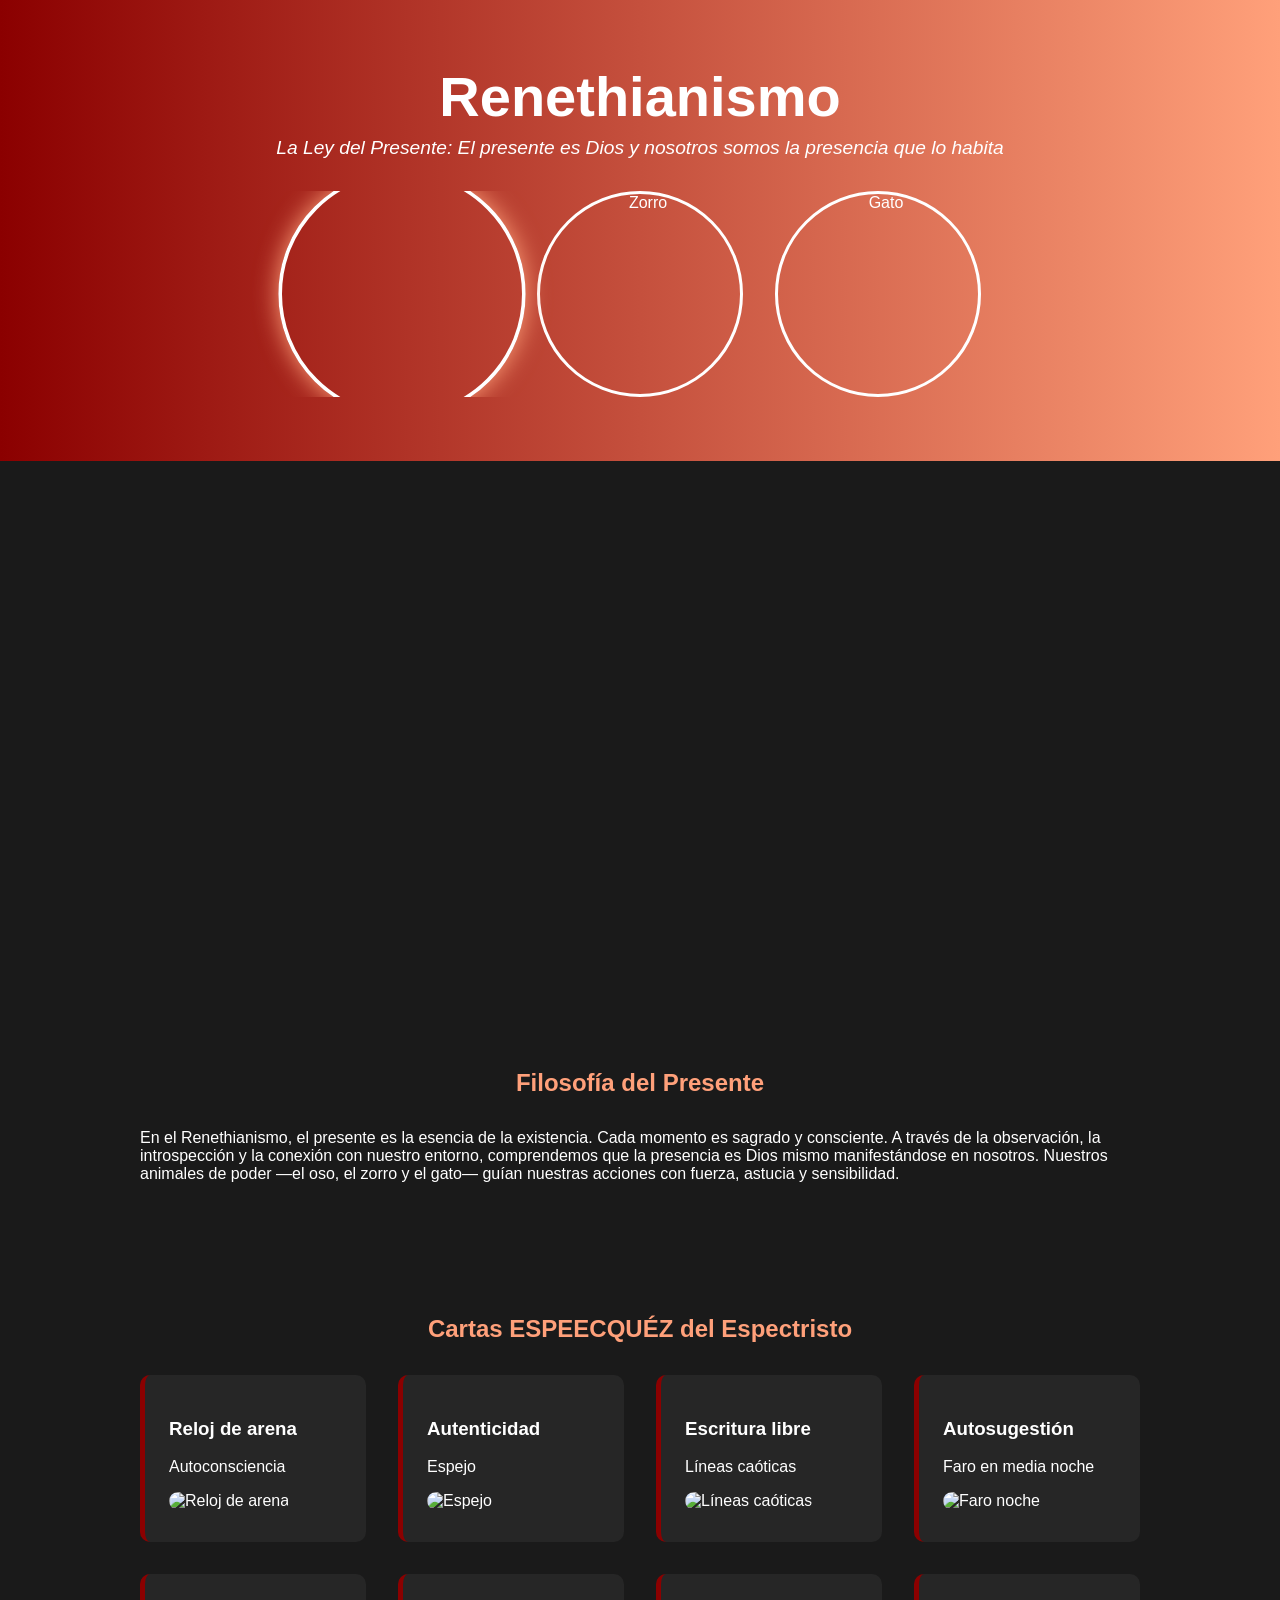
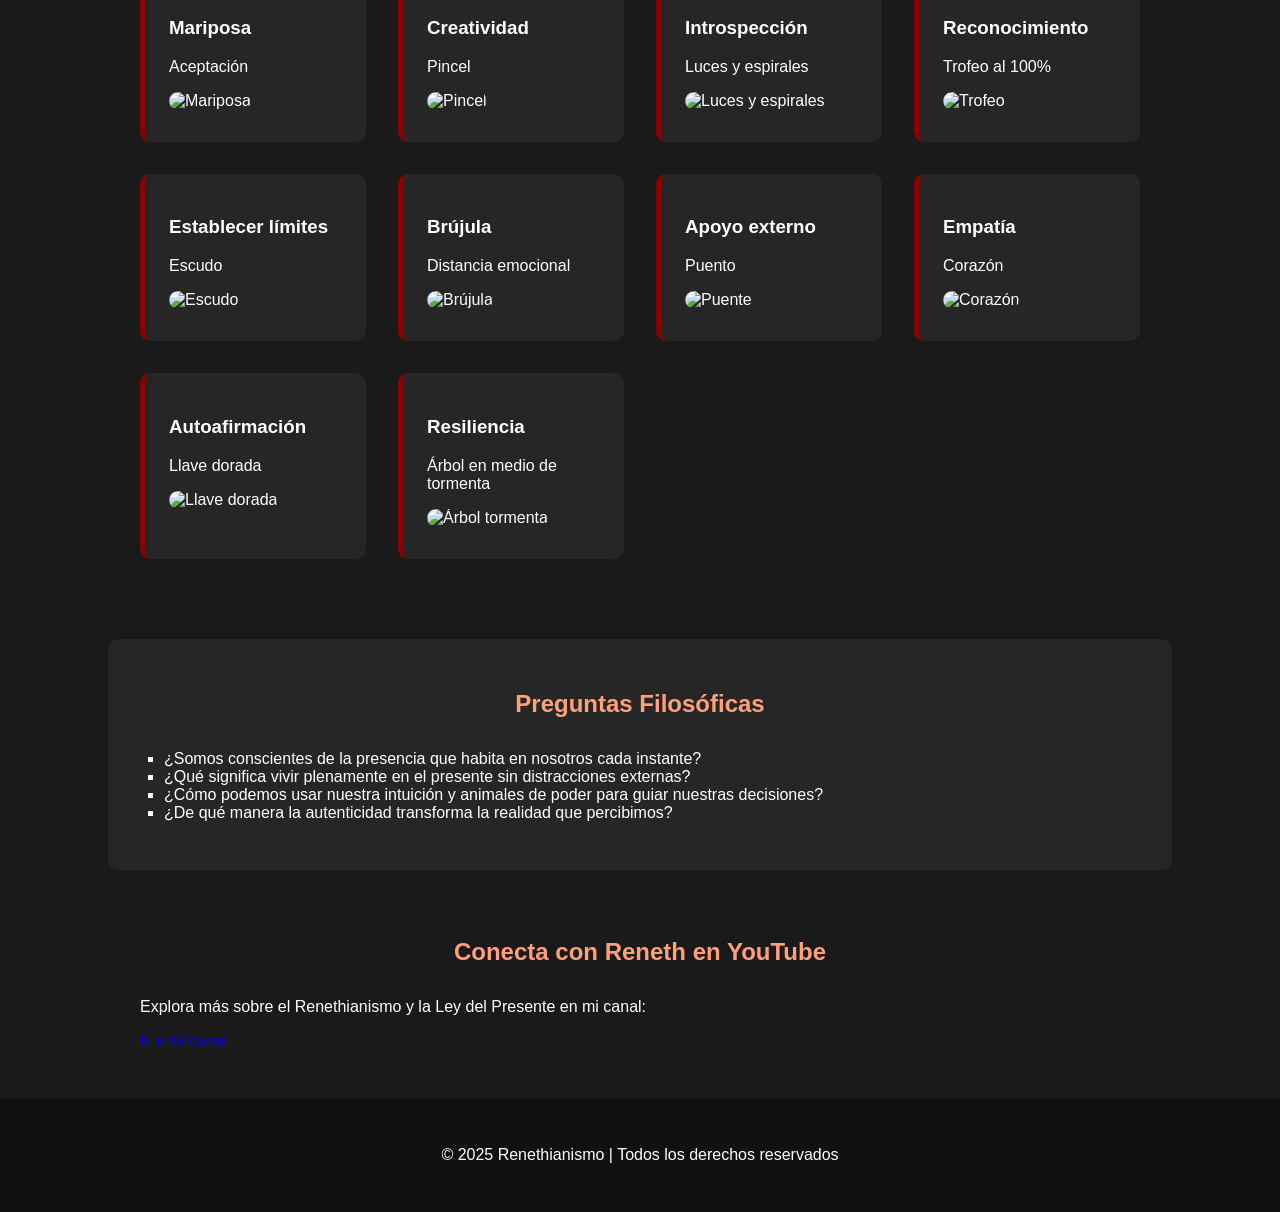
==== Renethianismo.html @ f11218d4 "Add files via upload" ====
<!DOCTYPE html> 
<html lang="es">
<head>
<meta charset="UTF-8">
<meta name="viewport" content="width=device-width, initial-scale=1.0">
<title>Renethianismo: La Ley del Presente</title>
<style>
:root {
    --color-primario: #8B0000;
    --color-secundario: #FFA07A;
    --color-fondo: #1a1a1a;
    --color-texto: #fff;
}

body {
    margin: 0;
    font-family: 'Segoe UI', Tahoma, Geneva, Verdana, sans-serif;
    background-color: var(--color-fondo);
    color: var(--color-texto);
    overflow-x: hidden;
}

.parallax {
    background-image: url('imagenes/bosque.jpg');
    height: 60vh;
    background-attachment: fixed;
    background-position: center;
    background-repeat: no-repeat;
    background-size: cover;
    position: relative;
}

header {
    text-align: center;
    padding: 4rem 1rem;
    background: linear-gradient(90deg, var(--color-primario), var(--color-secundario));
}

header h1 { margin: 0; font-size: 3.5rem; font-weight: bold; }
header p { font-size: 1.2rem; margin-top: 0.5rem; font-style: italic; }

.carrusel {
    display: flex;
    justify-content: center;
    gap: 2rem;
    margin-top: 2rem;
    overflow: hidden;
}

.carrusel img {
    width: 200px;
    height: 200px;
    border-radius: 50%;
    border: 3px solid var(--color-texto);
    transition: transform 0.5s, box-shadow 0.5s;
}

.carrusel img.active {
    transform: scale(1.2);
    box-shadow: 0 0 20px var(--color-secundario);
}

section {
    padding: 3rem 1rem;
    max-width: 1000px;
    margin: auto;
}

h2 {
    color: var(--color-secundario);
    text-align: center;
    margin-bottom: 2rem;
}

.cartas {
    display: grid;
    grid-template-columns: repeat(auto-fit, minmax(220px, 1fr));
    gap: 2rem;
}

.carta {
    background: rgba(255,255,255,0.05);
    border-left: 5px solid var(--color-primario);
    padding: 1.5rem;
    border-radius: 10px;
    transform: translateY(50px);
    opacity: 0;
    transition: transform 0.6s ease, opacity 0.6s ease, border-left-color 0.4s;
}

.carta.visible { transform: translateY(0); opacity: 1; }
.carta:hover { border-left-color: var(--color-secundario); }
.carta img { width: 100%; border-radius: 10px; margin-bottom: 0.5rem; }

.preguntas { margin-top: 2rem; background: rgba(255, 255, 255, 0.05); padding: 2rem; border-radius: 10px; }
.preguntas ul { list-style-type: square; padding-left: 1.5rem; }

footer { text-align: center; padding: 2rem 1rem; background-color: #111; }
footer a { color: var(--color-secundario); text-decoration: none; font-weight: bold; }
</style>
</head>
<body>

<header>
    <h1>Renethianismo</h1>
    <p>La Ley del Presente: El presente es Dios y nosotros somos la presencia que lo habita</p>
    <div class="carrusel">
        <img src="imagenes/oso.jpg" alt="Oso" class="active">
        <img src="imagenes/zorro.jpg" alt="Zorro">
        <img src="imagenes/gato.jpg" alt="Gato">
    </div>
</header>

<div class="parallax"></div>

<section id="filosofia">
    <h2>Filosofía del Presente</h2>
    <p>En el Renethianismo, el presente es la esencia de la existencia. Cada momento es sagrado y consciente. A través de la observación, la introspección y la conexión con nuestro entorno, comprendemos que la presencia es Dios mismo manifestándose en nosotros. Nuestros animales de poder —el oso, el zorro y el gato— guían nuestras acciones con fuerza, astucia y sensibilidad.</p>
</section>

<section id="cartas">
    <h2>Cartas ESPEECQUÉZ del Espectristo</h2>
    <div class="cartas">
        <div class="carta"><h3>Reloj de arena</h3><p>Autoconsciencia</p><img src="imagenes/reloj.jpg" alt="Reloj de arena"></div>
        <div class="carta"><h3>Autenticidad</h3><p>Espejo</p><img src="imagenes/espejo.jpg" alt="Espejo"></div>
        <div class="carta"><h3>Escritura libre</h3><p>Líneas caóticas</p><img src="imagenes/lineas.jpg" alt="Líneas caóticas"></div>
        <div class="carta"><h3>Autosugestión</h3><p>Faro en media noche</p><img src="imagenes/faro.jpg" alt="Faro noche"></div>
        <div class="carta"><h3>Mariposa</h3><p>Aceptación</p><img src="imagenes/mariposa.jpg" alt="Mariposa"></div>
        <div class="carta"><h3>Creatividad</h3><p>Pincel</p><img src="imagenes/pincel.jpg" alt="Pincel"></div>
        <div class="carta"><h3>Introspección</h3><p>Luces y espirales</p><img src="imagenes/luces.jpg" alt="Luces y espirales"></div>
        <div class="carta"><h3>Reconocimiento</h3><p>Trofeo al 100%</p><img src="imagenes/trofeo.jpg" alt="Trofeo"></div>
        <div class="carta"><h3>Establecer límites</h3><p>Escudo</p><img src="imagenes/escudo.jpg" alt="Escudo"></div>
        <div class="carta"><h3>Brújula</h3><p>Distancia emocional</p><img src="imagenes/brujula.jpg" alt="Brújula"></div>
        <div class="carta"><h3>Apoyo externo</h3><p>Puento</p><img src="imagenes/puente.jpg" alt="Puente"></div>
        <div class="carta"><h3>Empatía</h3><p>Corazón</p><img src="imagenes/corazon.jpg" alt="Corazón"></div>
        <div class="carta"><h3>Autoafirmación</h3><p>Llave dorada</p><img src="imagenes/llave.jpg" alt="Llave dorada"></div>
        <div class="carta"><h3>Resiliencia</h3><p>Árbol en medio de tormenta</p><img src="imagenes/arbol.jpg" alt="Árbol tormenta"></div>
    </div>
</section>

<section id="preguntas" class="preguntas">
    <h2>Preguntas Filosóficas</h2>
    <ul>
        <li>¿Somos conscientes de la presencia que habita en nosotros cada instante?</li>
        <li>¿Qué significa vivir plenamente en el presente sin distracciones externas?</li>
        <li>¿Cómo podemos usar nuestra intuición y animales de poder para guiar nuestras decisiones?</li>
        <li>¿De qué manera la autenticidad transforma la realidad que percibimos?</li>
    </ul>
</section>

<section id="youtube">
    <h2>Conecta con Reneth en YouTube</h2>
    <p>Explora más sobre el Renethianismo y la Ley del Presente en mi canal:</p>
    <a href="https://youtube.com/@mintros47?si=jGXK35hAUKqnTNQD" target="_blank">Ir a mi canal</a>
</section>

<footer>
    <p>&copy; 2025 Renethianismo | Todos los derechos reservados</p>
</footer>

<script>
const imgs = document.querySelectorAll('.carrusel img');
let index = 0;
setInterval(() => {
    imgs[index].classList.remove('active');
    index = (index + 1) % imgs.length;
    imgs[index].classList.add('active');
}, 4000);

const cartas = document.querySelectorAll('.carta');
window.addEventListener('scroll', () => {
    const triggerBottom = window.innerHeight / 5 * 4;
    cartas.forEach(carta => {
        const cartaTop = carta.getBoundingClientRect().top;
        if(cartaTop < triggerBottom){ carta.classList.add('visible'); }
    });
});
</script>

</body>
</html>
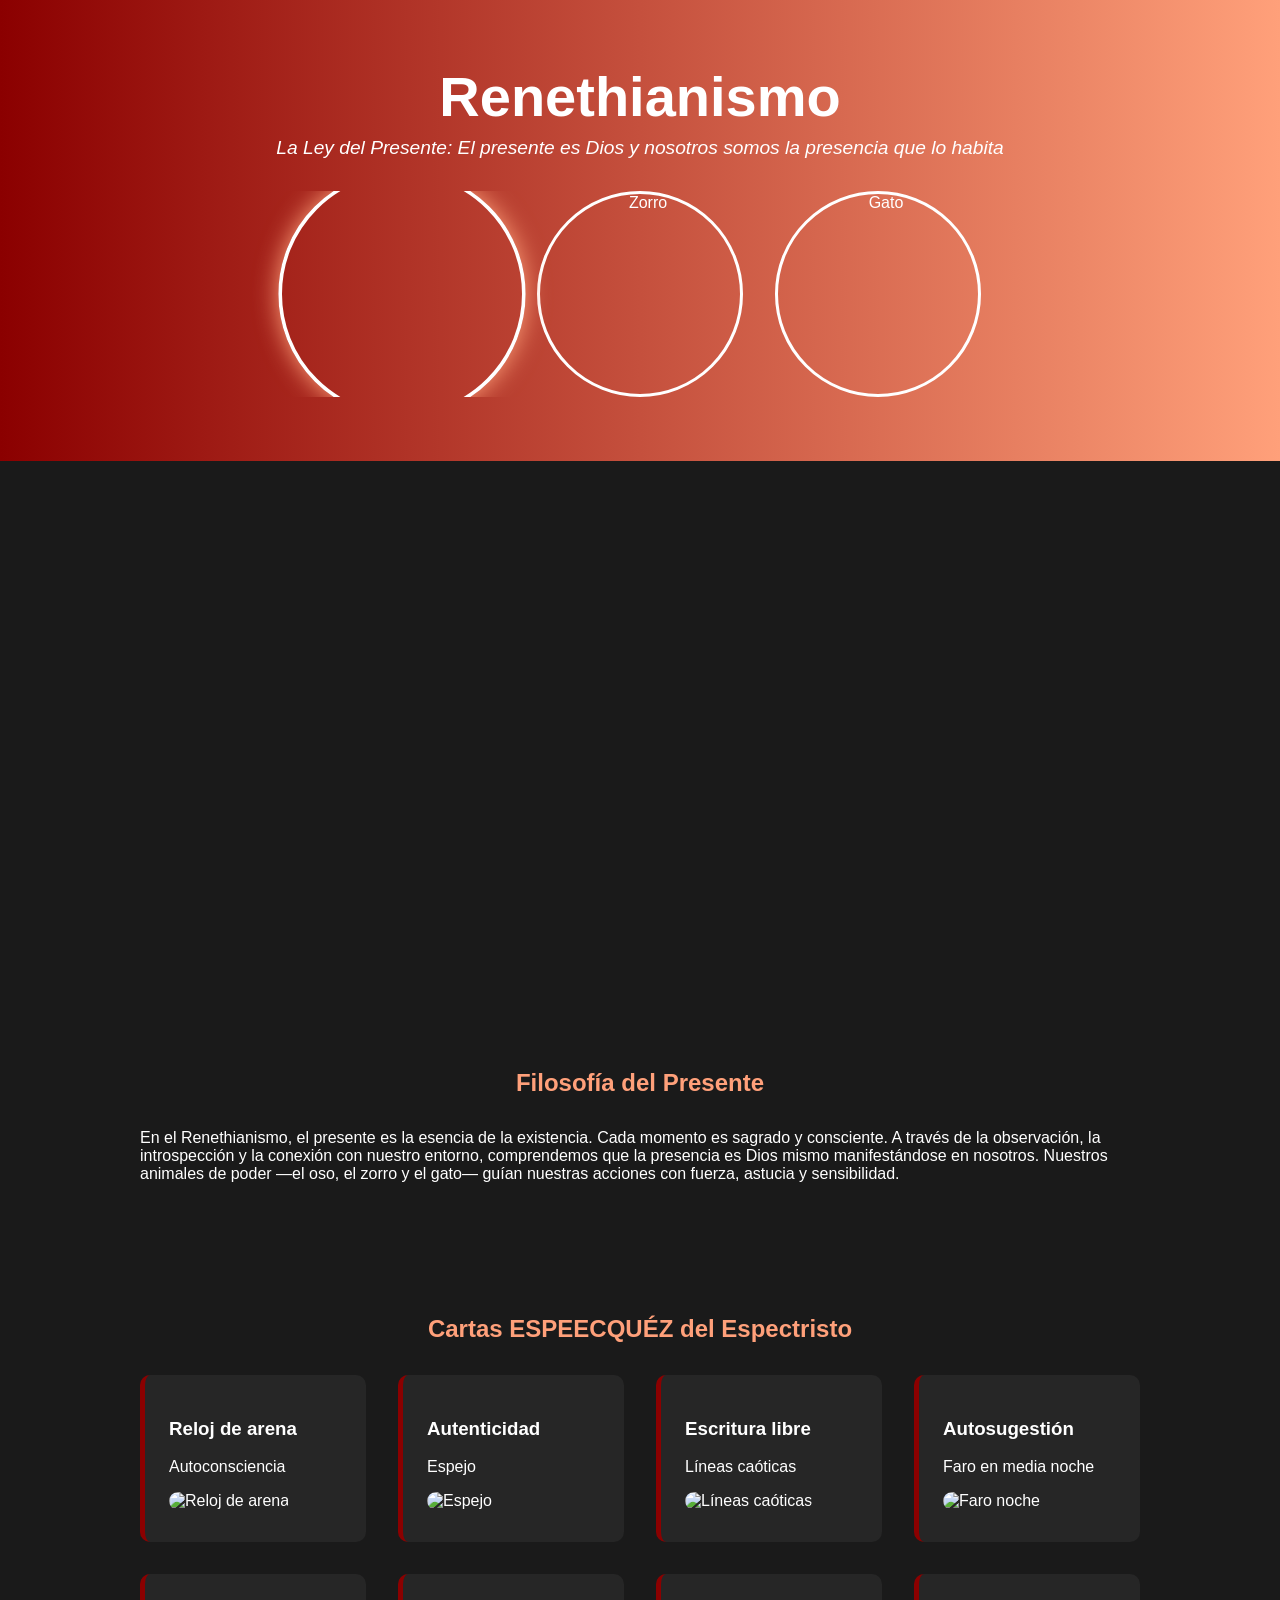
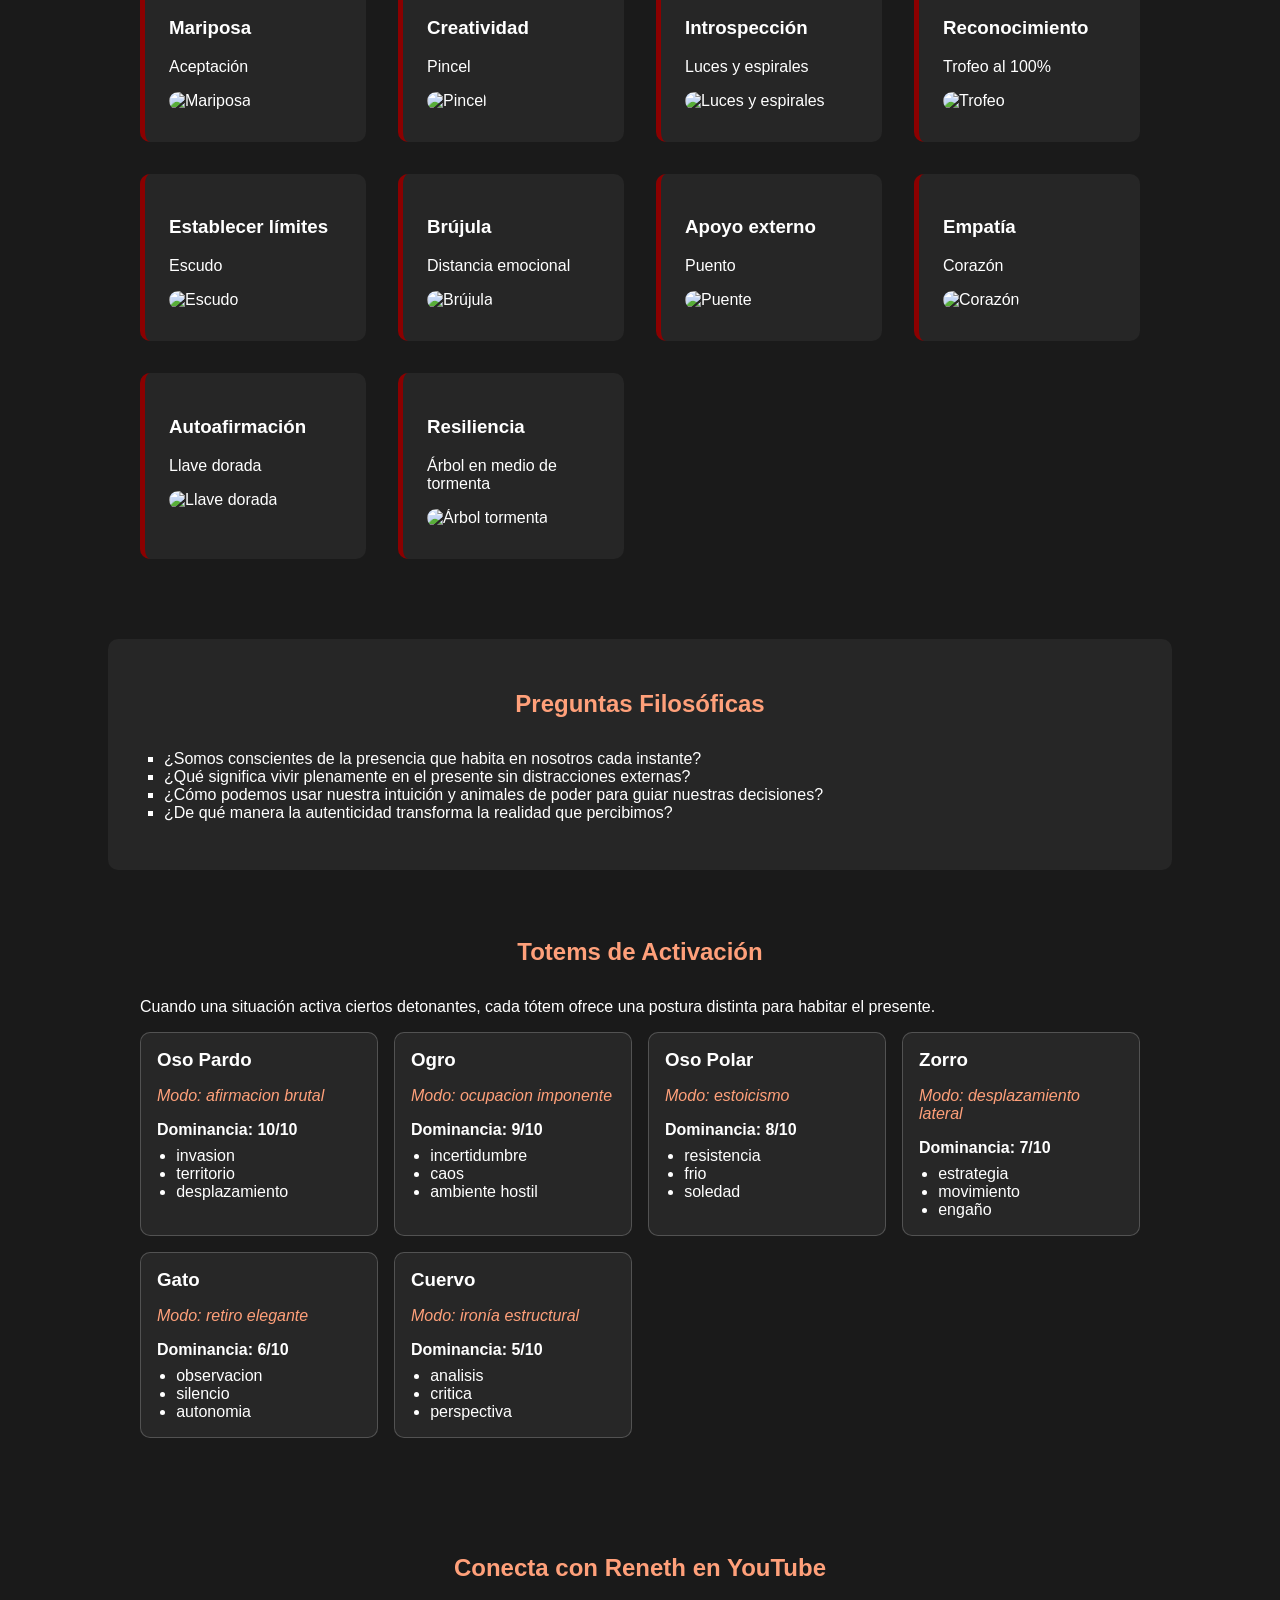
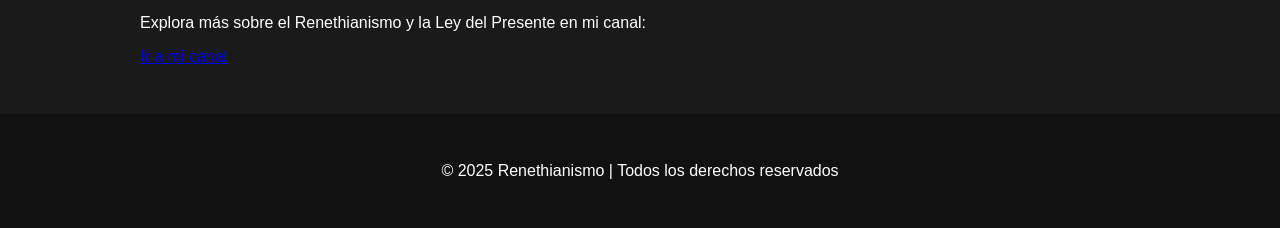
==== commit e1944d77: "Agregar sección dinámica de tótems de activación" ====
--- a/Renethianismo.html
+++ b/Renethianismo.html
@@ -92,11 +92,44 @@
 .carta:hover { border-left-color: var(--color-secundario); }
 .carta img { width: 100%; border-radius: 10px; margin-bottom: 0.5rem; }
 
-.preguntas { margin-top: 2rem; background: rgba(255, 255, 255, 0.05); padding: 2rem; border-radius: 10px; }
-.preguntas ul { list-style-type: square; padding-left: 1.5rem; }
-
-footer { text-align: center; padding: 2rem 1rem; background-color: #111; }
-footer a { color: var(--color-secundario); text-decoration: none; font-weight: bold; }
+.preguntas { margin-top: 2rem; background: rgba(255, 255, 255, 0.05); padding: 2rem; border-radius: 10px; }
+.preguntas ul { list-style-type: square; padding-left: 1.5rem; }
+
+.totems-grid {
+    display: grid;
+    grid-template-columns: repeat(auto-fit, minmax(220px, 1fr));
+    gap: 1rem;
+}
+
+.totem {
+    background: rgba(255,255,255,0.06);
+    border: 1px solid rgba(255,255,255,0.2);
+    border-radius: 10px;
+    padding: 1rem;
+}
+
+.totem h3 {
+    margin-top: 0;
+    margin-bottom: 0.5rem;
+}
+
+.totem .mode {
+    color: var(--color-secundario);
+    font-style: italic;
+}
+
+.totem .dominance {
+    margin-top: 0.5rem;
+    font-weight: bold;
+}
+
+.totem ul {
+    margin: 0.5rem 0 0;
+    padding-left: 1.2rem;
+}
+
+footer { text-align: center; padding: 2rem 1rem; background-color: #111; }
+footer a { color: var(--color-secundario); text-decoration: none; font-weight: bold; }
 </style>
 </head>
 <body>
@@ -138,7 +171,7 @@
     </div>
 </section>
 
-<section id="preguntas" class="preguntas">
+<section id="preguntas" class="preguntas">
     <h2>Preguntas Filosóficas</h2>
     <ul>
         <li>¿Somos conscientes de la presencia que habita en nosotros cada instante?</li>
@@ -146,9 +179,15 @@
         <li>¿Cómo podemos usar nuestra intuición y animales de poder para guiar nuestras decisiones?</li>
         <li>¿De qué manera la autenticidad transforma la realidad que percibimos?</li>
     </ul>
-</section>
-
-<section id="youtube">
+</section>
+
+<section id="totems">
+    <h2>Totems de Activación</h2>
+    <p>Cuando una situación activa ciertos detonantes, cada tótem ofrece una postura distinta para habitar el presente.</p>
+    <div id="totems-grid" class="totems-grid"></div>
+</section>
+
+<section id="youtube">
     <h2>Conecta con Reneth en YouTube</h2>
     <p>Explora más sobre el Renethianismo y la Ley del Presente en mi canal:</p>
     <a href="https://youtube.com/@mintros47?si=jGXK35hAUKqnTNQD" target="_blank">Ir a mi canal</a>
@@ -167,15 +206,65 @@
     imgs[index].classList.add('active');
 }, 4000);
 
-const cartas = document.querySelectorAll('.carta');
-window.addEventListener('scroll', () => {
+const cartas = document.querySelectorAll('.carta');
+window.addEventListener('scroll', () => {
     const triggerBottom = window.innerHeight / 5 * 4;
     cartas.forEach(carta => {
         const cartaTop = carta.getBoundingClientRect().top;
         if(cartaTop < triggerBottom){ carta.classList.add('visible'); }
-    });
-});
-</script>
+    });
+});
+
+const totems = {
+    "Oso Pardo": {
+        "triggers": ["invasion", "territorio", "desplazamiento"],
+        "mode": "afirmacion brutal",
+        "dominance": 10
+    },
+    "Zorro": {
+        "triggers": ["estrategia", "movimiento", "engaño"],
+        "mode": "desplazamiento lateral",
+        "dominance": 7
+    },
+    "Gato": {
+        "triggers": ["observacion", "silencio", "autonomia"],
+        "mode": "retiro elegante",
+        "dominance": 6
+    },
+    "Oso Polar": {
+        "triggers": ["resistencia", "frio", "soledad"],
+        "mode": "estoicismo",
+        "dominance": 8
+    },
+    "Cuervo": {
+        "triggers": ["analisis", "critica", "perspectiva"],
+        "mode": "ironía estructural",
+        "dominance": 5
+    },
+    "Ogro": {
+        "triggers": ["incertidumbre", "caos", "ambiente hostil"],
+        "mode": "ocupacion imponente",
+        "dominance": 9
+    }
+};
+
+const totemsGrid = document.getElementById('totems-grid');
+Object.entries(totems)
+    .sort(([, a], [, b]) => b.dominance - a.dominance)
+    .forEach(([name, data]) => {
+        const card = document.createElement('article');
+        card.className = 'totem';
+        card.innerHTML = `
+            <h3>${name}</h3>
+            <p class="mode">Modo: ${data.mode}</p>
+            <div class="dominance">Dominancia: ${data.dominance}/10</div>
+            <ul>
+                ${data.triggers.map(trigger => `<li>${trigger}</li>`).join('')}
+            </ul>
+        `;
+        totemsGrid.appendChild(card);
+    });
+</script>
 
 </body>
-</html>+</html>
